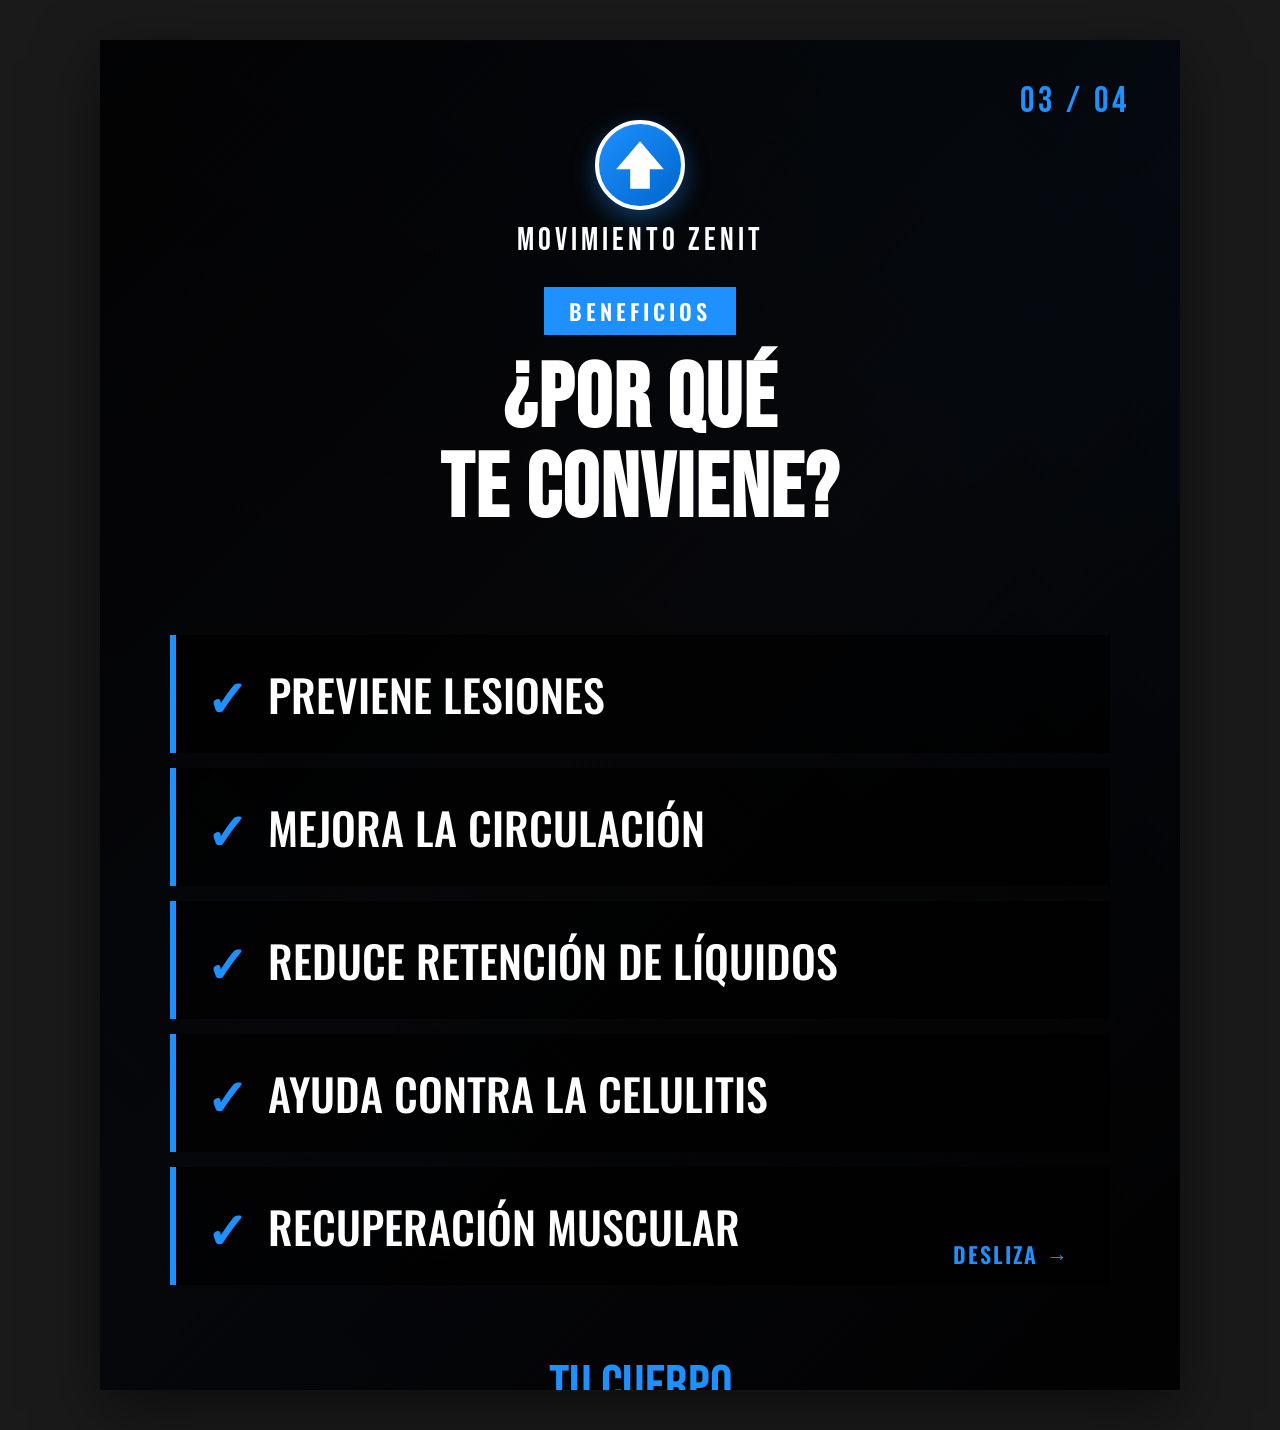
==== carrusel-promo-fisio/slide-3-beneficios.html @ 64790f00 "Add Instagram carousel for Fisio + Presoterapia promo 4 slides (1080x1350) with Movimiento Zenit dar" ====
<!DOCTYPE html>
<html lang="es">
<head>
<meta charset="UTF-8">
<title>Slide 3 - Beneficios</title>
<link rel="stylesheet" href="styles.css">
</head>
<body>
<div class="slide">
  <div class="slide-bg" style="background-image: linear-gradient(45deg, #16213e, #1a1a2e, #0f3460);"></div>
  <div class="slide-number">03 / 04</div>
  <div class="slide-content">

    <div class="logo-header" style="margin-bottom: 30px;">
      <div class="logo-circle" style="width: 90px; height: 90px;">
        <svg viewBox="0 0 50 50" fill="white">
          <polygon points="25,8 8,28 18,28 18,42 32,42 32,28 42,28"/>
        </svg>
      </div>
      <div class="logo-text" style="font-size: 32px;">MOVIMIENTO ZENIT</div>
    </div>

    <span class="tag">BENEFICIOS</span>

    <h2 class="title-lg" style="margin-bottom: 15px;">¿POR QUÉ<br>TE CONVIENE?</h2>

    <div class="divider"></div>

    <ul class="benefits-list" style="margin-top: 30px;">
      <li>PREVIENE LESIONES</li>
      <li>MEJORA LA CIRCULACIÓN</li>
      <li>REDUCE RETENCIÓN DE LÍQUIDOS</li>
      <li>AYUDA CONTRA LA CELULITIS</li>
      <li>RECUPERACIÓN MUSCULAR</li>
    </ul>

    <div style="margin-top: 30px; font-family: 'Bebas Neue'; font-size: 56px; color: #1e90ff; text-align: center; line-height: 1;">
      TU CUERPO<br>TE LO AGRADECERÁ
    </div>

    <div class="swipe-indicator">DESLIZA →</div>
  </div>
</div>
</body>
</html>
---- carrusel-promo-fisio/styles.css ----
/* Estilo Movimiento Zenit - Carrusel Instagram */
@import url('https://fonts.googleapis.com/css2?family=Bebas+Neue&family=Oswald:wght@400;500;600;700&display=swap');

* {
  margin: 0;
  padding: 0;
  box-sizing: border-box;
}

body {
  font-family: 'Oswald', sans-serif;
  background: #1a1a1a;
  display: flex;
  flex-wrap: wrap;
  gap: 40px;
  padding: 40px;
  justify-content: center;
}

.slide {
  width: 1080px;
  height: 1350px;
  position: relative;
  overflow: hidden;
  background: #0a0a0a;
  color: #ffffff;
  display: flex;
  flex-direction: column;
  align-items: center;
  padding: 80px 70px;
  box-shadow: 0 20px 60px rgba(0, 0, 0, 0.5);
}

/* Overlay oscuro sobre la imagen de fondo */
.slide::before {
  content: '';
  position: absolute;
  inset: 0;
  background:
    linear-gradient(135deg, rgba(0,0,0,0.85) 0%, rgba(0,0,0,0.6) 50%, rgba(0,0,0,0.9) 100%);
  z-index: 1;
}

/* Imagen de fondo decorativa */
.slide-bg {
  position: absolute;
  inset: 0;
  background-size: cover;
  background-position: center;
  opacity: 0.35;
  z-index: 0;
}

.slide-content {
  position: relative;
  z-index: 2;
  width: 100%;
  height: 100%;
  display: flex;
  flex-direction: column;
  align-items: center;
}

/* LOGO header */
.logo-header {
  display: flex;
  flex-direction: column;
  align-items: center;
  margin-bottom: 50px;
}

.logo-circle {
  width: 130px;
  height: 130px;
  background: linear-gradient(135deg, #1e90ff 0%, #0066cc 100%);
  border-radius: 50%;
  display: flex;
  align-items: center;
  justify-content: center;
  margin-bottom: 15px;
  box-shadow: 0 8px 25px rgba(30, 144, 255, 0.4);
  border: 4px solid #ffffff;
}

.logo-circle svg {
  width: 70px;
  height: 70px;
}

.logo-text {
  font-family: 'Bebas Neue', sans-serif;
  font-size: 48px;
  letter-spacing: 4px;
  color: #ffffff;
  line-height: 1;
}

.logo-subtitle {
  font-family: 'Oswald', sans-serif;
  font-size: 14px;
  letter-spacing: 6px;
  color: #1e90ff;
  margin-top: 4px;
  font-weight: 500;
}

/* Títulos */
.title-xl {
  font-family: 'Bebas Neue', sans-serif;
  font-size: 130px;
  line-height: 0.95;
  text-align: center;
  color: #ffffff;
  text-shadow: 0 4px 20px rgba(0,0,0,0.6);
  letter-spacing: 2px;
}

.title-lg {
  font-family: 'Bebas Neue', sans-serif;
  font-size: 90px;
  line-height: 1;
  text-align: center;
  color: #ffffff;
  letter-spacing: 2px;
}

.title-md {
  font-family: 'Bebas Neue', sans-serif;
  font-size: 70px;
  text-align: center;
  color: #ffffff;
  letter-spacing: 2px;
}

/* Caja destacada estilo Zenit (negra con borde azul) */
.zenit-box {
  background: rgba(0, 0, 0, 0.85);
  border: 4px solid #1e90ff;
  padding: 50px 60px;
  margin: 30px 0;
  width: 100%;
  text-align: center;
  box-shadow: 0 0 40px rgba(30, 144, 255, 0.3);
}

.zenit-box .box-title {
  font-family: 'Bebas Neue', sans-serif;
  font-size: 60px;
  color: #ffffff;
  line-height: 1.1;
  margin-bottom: 20px;
}

.zenit-box .box-price {
  font-family: 'Bebas Neue', sans-serif;
  font-size: 130px;
  color: #1e90ff;
  line-height: 1;
}

.zenit-box .box-text {
  font-family: 'Oswald', sans-serif;
  font-size: 32px;
  color: #ffffff;
  font-weight: 400;
  line-height: 1.4;
}

/* Botón CTA azul */
.cta-button {
  background: linear-gradient(135deg, #1e90ff 0%, #0066cc 100%);
  border: 4px solid #ffffff;
  padding: 40px 50px;
  width: 100%;
  text-align: center;
  margin-top: auto;
  font-family: 'Bebas Neue', sans-serif;
  font-size: 50px;
  color: #ffffff;
  letter-spacing: 2px;
  line-height: 1.1;
  box-shadow: 0 10px 30px rgba(30, 144, 255, 0.5);
}

/* Lista de precios estilo */
.price-row {
  display: flex;
  align-items: center;
  gap: 20px;
  width: 100%;
  margin: 20px 0;
}

.price-label {
  background: #000000;
  border: 3px solid #1e90ff;
  padding: 25px 35px;
  font-family: 'Bebas Neue', sans-serif;
  font-size: 42px;
  color: #ffffff;
  flex: 1;
  text-align: center;
  letter-spacing: 2px;
}

.price-value {
  background: rgba(30, 144, 255, 0.15);
  border: 3px solid #1e90ff;
  padding: 25px 35px;
  font-family: 'Bebas Neue', sans-serif;
  font-size: 42px;
  color: #ffffff;
  flex: 2;
  text-align: center;
  letter-spacing: 1px;
}

.price-value .highlight {
  color: #1e90ff;
  font-size: 30px;
  margin-left: 10px;
}

/* Lista de beneficios */
.benefits-list {
  list-style: none;
  width: 100%;
  margin: 30px 0;
}

.benefits-list li {
  font-family: 'Oswald', sans-serif;
  font-size: 44px;
  color: #ffffff;
  padding: 22px 30px;
  margin: 15px 0;
  background: rgba(0, 0, 0, 0.7);
  border-left: 6px solid #1e90ff;
  display: flex;
  align-items: center;
  gap: 20px;
  font-weight: 500;
}

.benefits-list li::before {
  content: '✓';
  color: #1e90ff;
  font-size: 50px;
  font-weight: bold;
}

/* Footer */
.slide-footer {
  margin-top: auto;
  width: 100%;
  text-align: center;
  padding-top: 30px;
}

.swipe-indicator {
  position: absolute;
  bottom: 40px;
  right: 40px;
  z-index: 3;
  display: flex;
  align-items: center;
  gap: 10px;
  font-family: 'Oswald', sans-serif;
  font-size: 22px;
  color: #1e90ff;
  font-weight: 600;
  letter-spacing: 2px;
}

.slide-number {
  position: absolute;
  top: 40px;
  right: 50px;
  z-index: 3;
  font-family: 'Bebas Neue', sans-serif;
  font-size: 36px;
  color: #1e90ff;
  letter-spacing: 4px;
}

.whatsapp-info {
  display: flex;
  align-items: center;
  justify-content: center;
  gap: 15px;
  margin-top: 20px;
  font-family: 'Oswald', sans-serif;
  font-size: 32px;
  color: #ffffff;
  font-weight: 500;
}

.whatsapp-icon {
  background: #25D366;
  color: white;
  width: 50px;
  height: 50px;
  border-radius: 50%;
  display: flex;
  align-items: center;
  justify-content: center;
  font-size: 30px;
}

.divider {
  width: 80px;
  height: 4px;
  background: #1e90ff;
  margin: 20px auto;
}

.tag {
  display: inline-block;
  background: #1e90ff;
  color: white;
  padding: 8px 25px;
  font-family: 'Oswald', sans-serif;
  font-size: 22px;
  font-weight: 600;
  letter-spacing: 4px;
  margin-bottom: 20px;
  text-transform: uppercase;
}
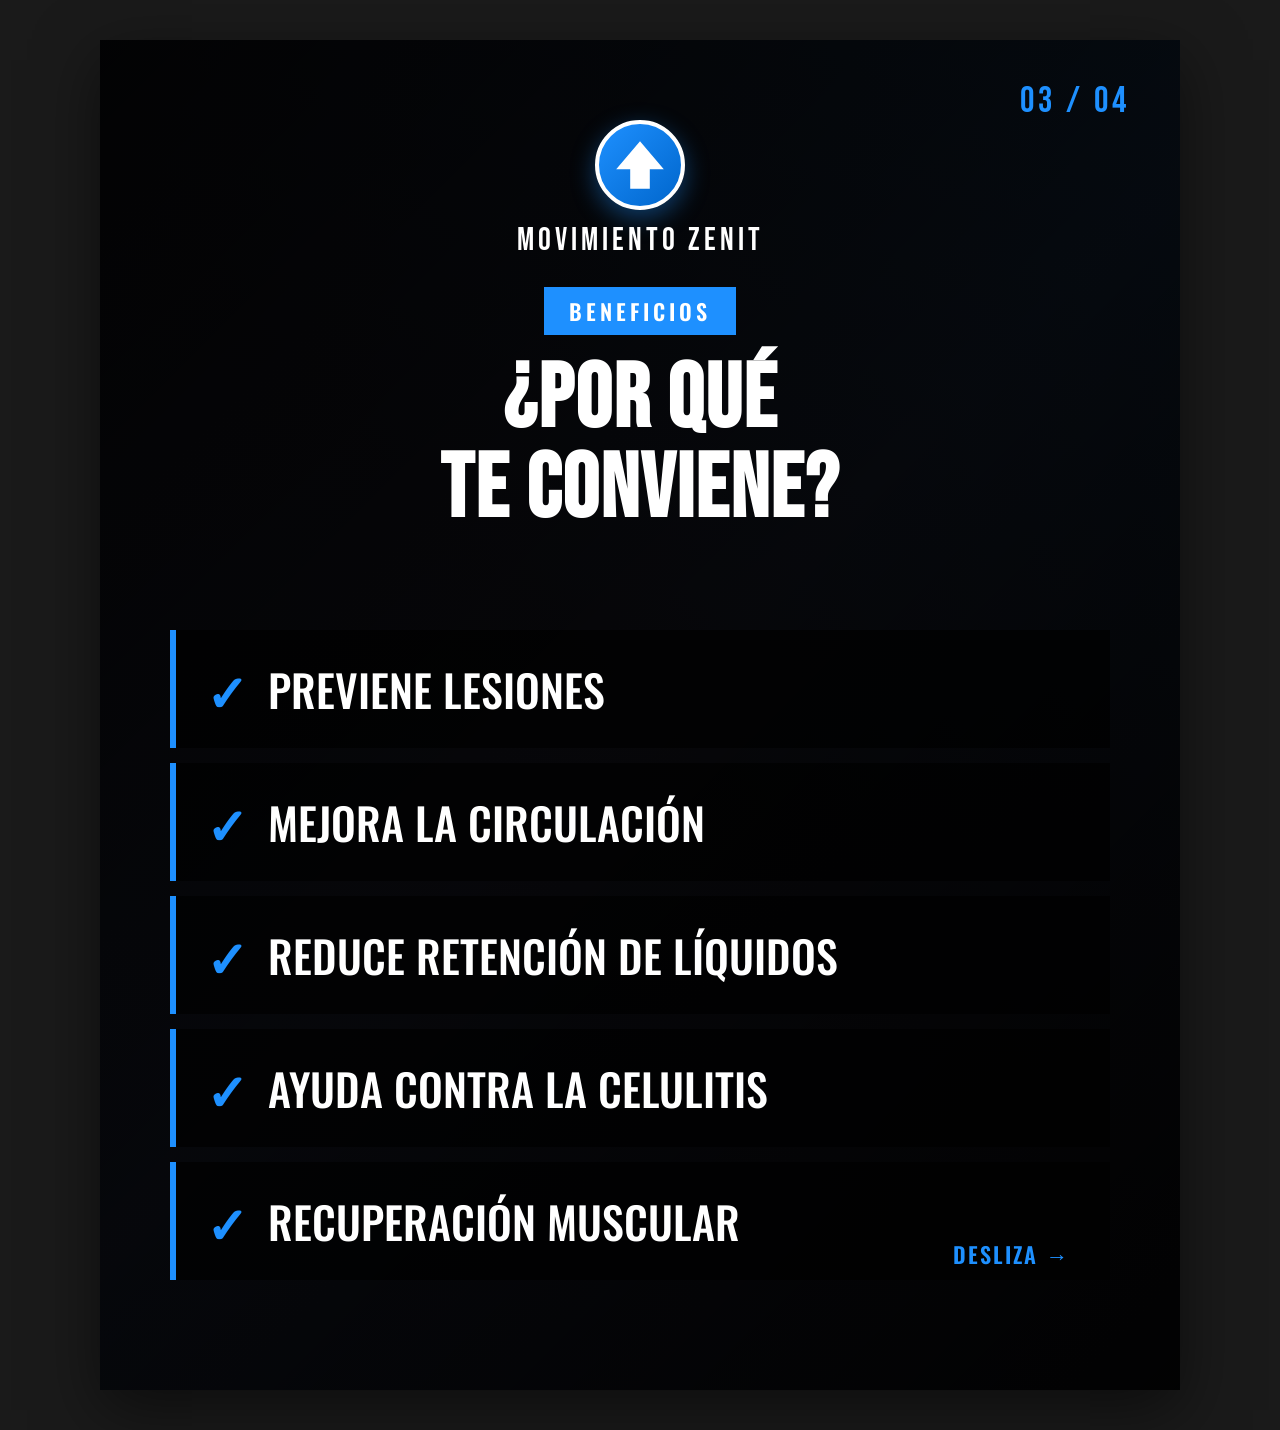
==== commit 5bc4efdc: "Export carousel slides to PNG and fix layout overflow - Add Playwright export script generating 4 PN" ====
--- a/carrusel-promo-fisio/slide-3-beneficios.html
+++ b/carrusel-promo-fisio/slide-3-beneficios.html
@@ -26,7 +26,7 @@
 
     <div class="divider"></div>
 
-    <ul class="benefits-list" style="margin-top: 30px;">
+    <ul class="benefits-list" style="margin-top: 25px;">
       <li>PREVIENE LESIONES</li>
       <li>MEJORA LA CIRCULACIÓN</li>
       <li>REDUCE RETENCIÓN DE LÍQUIDOS</li>
@@ -34,10 +34,6 @@
       <li>RECUPERACIÓN MUSCULAR</li>
     </ul>
 
-    <div style="margin-top: 30px; font-family: 'Bebas Neue'; font-size: 56px; color: #1e90ff; text-align: center; line-height: 1;">
-      TU CUERPO<br>TE LO AGRADECERÁ
-    </div>
-
     <div class="swipe-indicator">DESLIZA →</div>
   </div>
 </div>
--- a/carrusel-promo-fisio/styles.css
+++ b/carrusel-promo-fisio/styles.css
@@ -107,12 +107,16 @@
 /* Títulos */
 .title-xl {
   font-family: 'Bebas Neue', sans-serif;
-  font-size: 130px;
+  font-size: 110px;
   line-height: 0.95;
   text-align: center;
   color: #ffffff;
   text-shadow: 0 4px 20px rgba(0,0,0,0.6);
   letter-spacing: 2px;
+}
+
+.slide {
+  overflow: hidden;
 }
 
 .title-lg {
